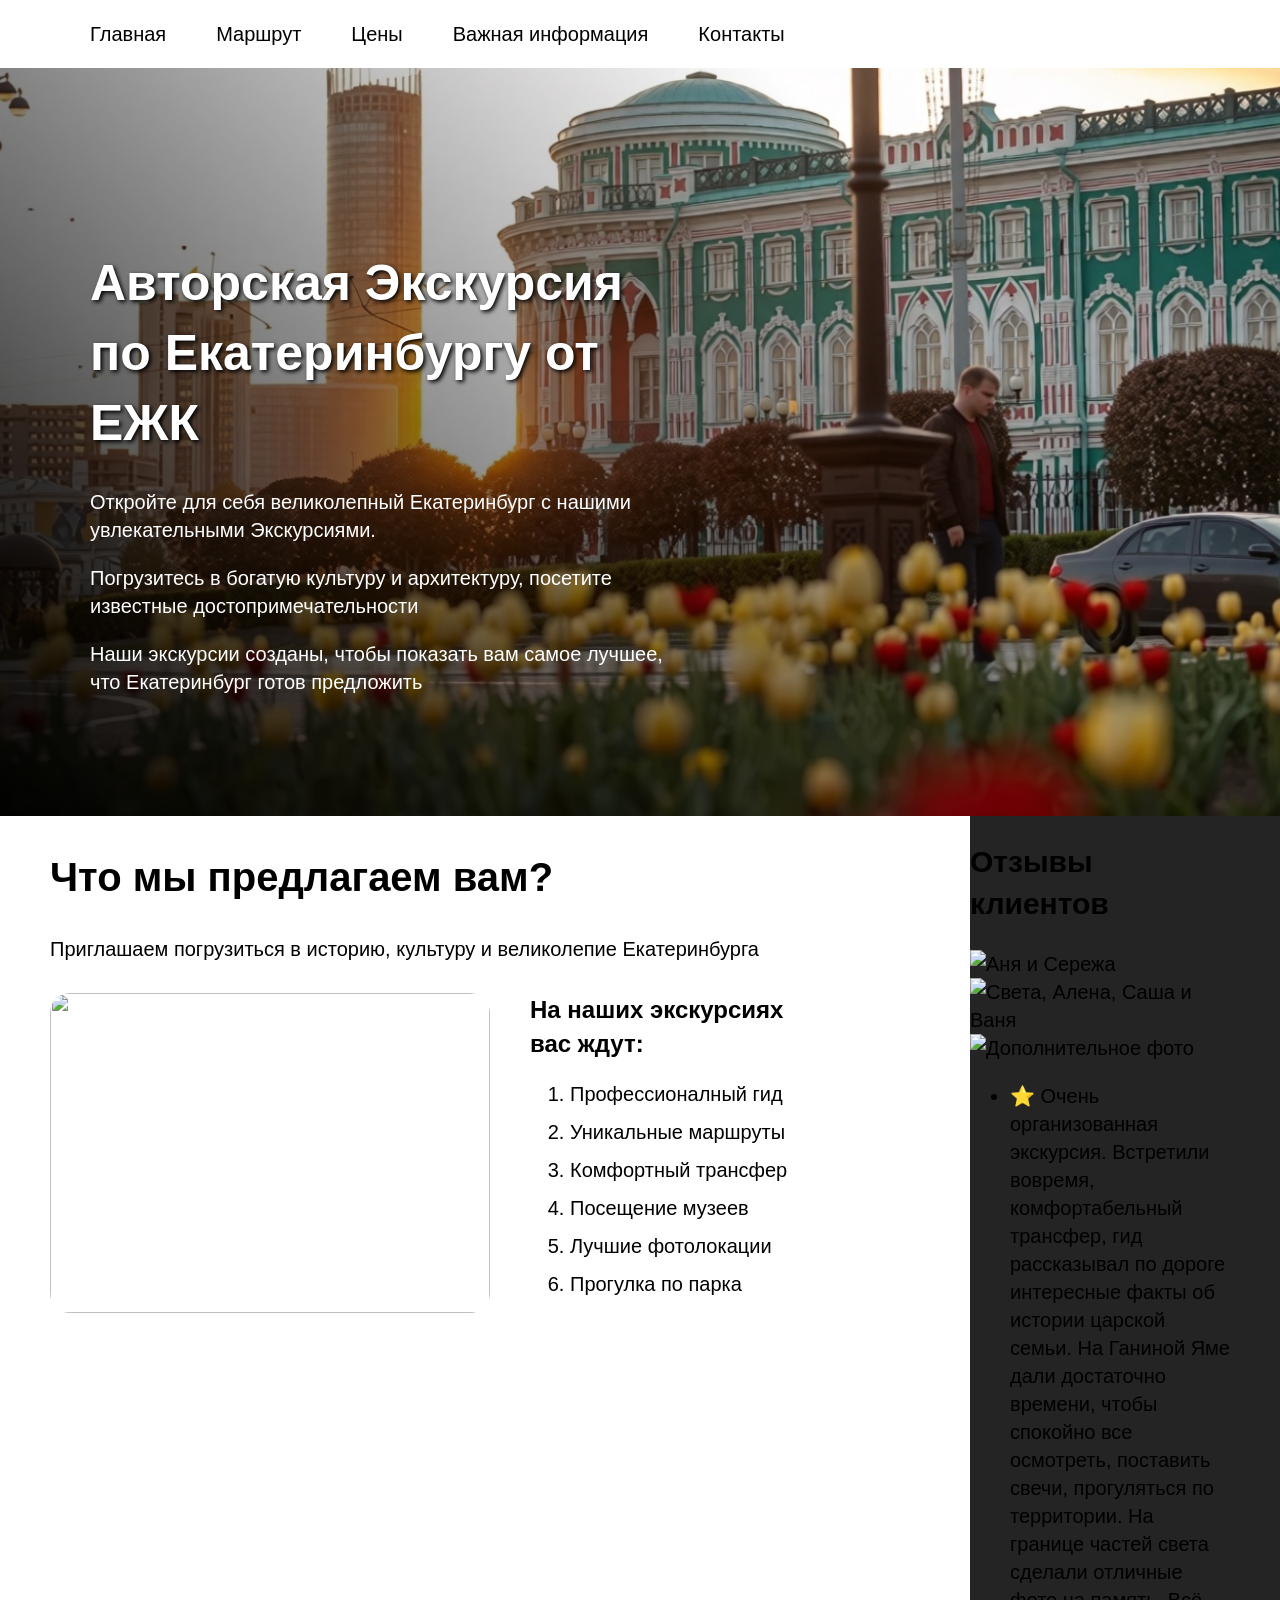
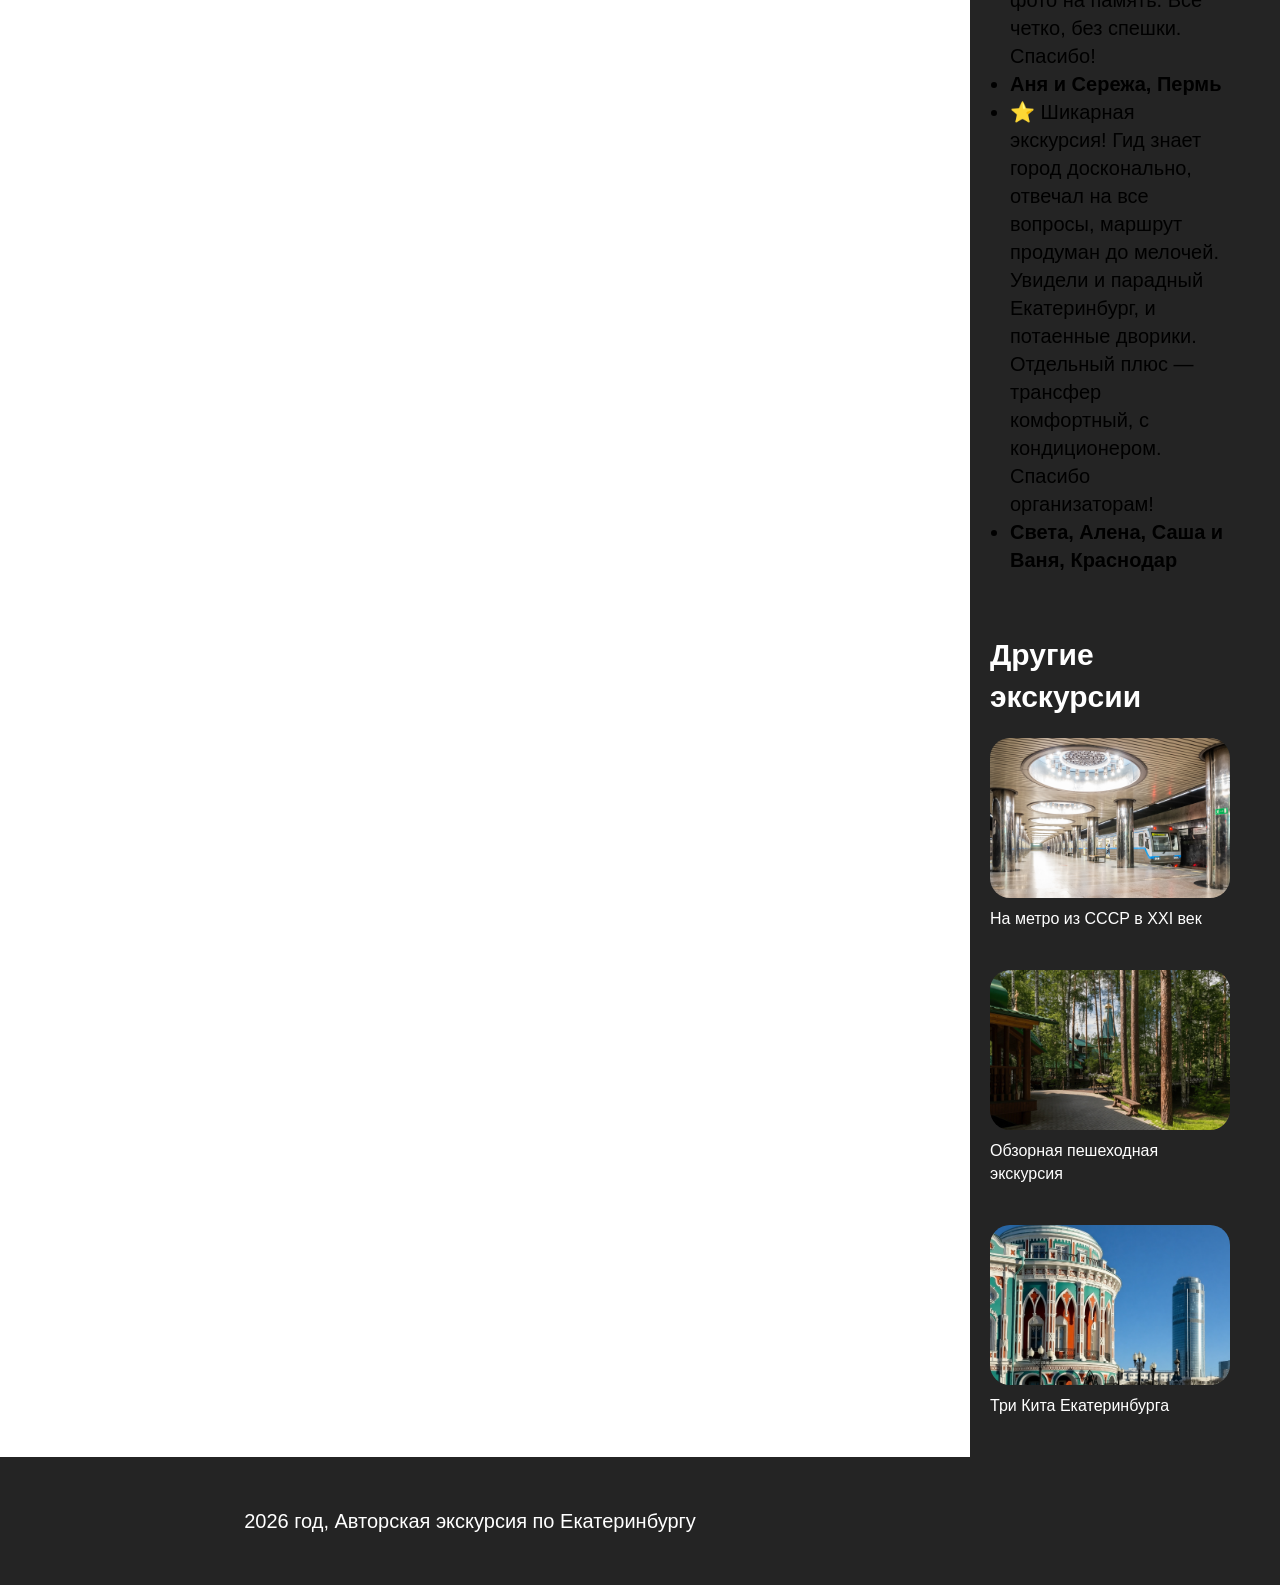
==== index.html @ 3ed58337 "Update index.html" ====
<!DOCTYPE html>
<html lang="ru" class="page">
<head>
  <meta charset="utf-8">
  <meta name="viewport" content="width=device-width, initial-scale=1.0">
  <title>Авторская экскурсия по Екатеринбургу</title>
  <link rel="stylesheet" href="./index.css">
  <link rel="stylesheet" href="./common.css">
</head>

<body class="page-body">
  <header class="page-header">
    <div class="container">
      <nav>
        <ul class="navbar-list">
          <li class="navbar-item">
            <a class="navbar-link" href="index.html">Главная</a>
          </li>
          <li class="navbar-item">
            <a class="navbar-link" href="route.html">Маршрут</a>
          </li>
          <li class="navbar-item">
            <a class="navbar-link" href="prices.html">Цены</a>
          </li>
          <li class="navbar-item">
            <a class="navbar-link" href="special-info.html">Важная информация</a>
          </li>
          <li class="navbar-item">
            <a class="navbar-link" href="contacts.html">Контакты</a>
          </li>
        </ul>
      </nav>
    </div>
  </header>

  <main>
    <section class="intro">
      <div class="container">
          <h1 class="intro-title">Авторская Экскурсия по Екатеринбургу от ЕЖК</h1>
          <div class="intro-text-wrapper">
            <p>Откройте для себя великолепный Екатеринбург с нашими увлекательными Экскурсиями.</p>
            <p>Погрузитесь в богатую культуру и архитектуру, посетите известные достопримечательности</p>
            <p>Наши экскурсии созданы, чтобы показать вам самое лучшее, что Екатеринбург готов предложить</p>
          </div>
      </div>  
    </section>
    
    <div class="page-content">
        <div class="page-main-column">
          <section>
            <h2 class="program-title">Что мы предлагаем вам?</h2>
            <div class="program-text-wrapper">
              <p>Приглашаем погрузиться в историю, культуру и великолепие Екатеринбурга</p>
            </div>  
            <div class="program-row">      
              <div class="program-left">
                <div class="program-image-wraper">
                  <img class="program-image" src="images/program.jpg" width="440" height="321">
                </div>
              </div>
              <div class="program-right">
                <h3 class="program-subtitle">На наших экскурсиях <br> вас ждут:</h3>
                <ol class="program-list">
                  <li>Профессионалный гид</li>
                  <li>Уникальные маршруты</li>
                  <li>Комфортный трансфер</li>
                  <li>Посещение музеев</li>
                  <li>Лучшие фотолокации</li>
                  <li>Прогулка по парка</li>
                </ol>
              </div>
            </div>
          </section>
        </div>
      <div class="auditory">
  <div class="auditory-content">
    <h2 class="auditory-title">Отзывы клиентов</h2>
    
    <div class="auditory-top">
      <div class="auditory-image-wrapper">
        <img class="auditory-image" src="images/reviews-1.jpg" alt="Аня и Сережа">
      </div>
      <div class="auditory-image-wrapper">
        <img class="auditory-image" src="images/reviews-2.jpg" alt="Света, Алена, Саша и Ваня">
      </div>
      <div class="auditory-image-wrapper">
        <img class="auditory-image" src="images/reviews-3.jpg" alt="Дополнительное фото">
      </div>
    </div>

    <div class="auditory-bottom">
      <ul class="auditory-list">
        <li>⭐ Очень организованная экскурсия. Встретили вовремя, комфортабельный трансфер, гид рассказывал по дороге интересные факты об истории царской семьи. На Ганиной Яме дали достаточно времени, чтобы спокойно все осмотреть, поставить свечи, прогуляться по территории. На границе частей света сделали отличные фото на память. Всё четко, без спешки. Спасибо!</li>
        <li><strong>Аня и Сережа, Пермь</strong></li>
        <li>⭐ Шикарная экскурсия! Гид знает город досконально, отвечал на все вопросы, маршрут продуман до мелочей. Увидели и парадный Екатеринбург, и потаенные дворики. Отдельный плюс — трансфер комфортный, с кондиционером. Спасибо организаторам!</li>
        <li><strong>Света, Алена, Саша и Ваня, Краснодар</strong></li>
      </ul>
    </div>
  </div>
        <aside class="sidebar">
          <h2 class="sidebar-title">Другие экскурсии</h2>
          <ul class="sidebar-list">
            <li>
  <article>
    <a class="card-image-link" 
       href="https://www.sputnik8.com/ru/ekaterinburg/activities/80645-na-metro-iz-sssr-v-21-vek?event_date=2026-05-08&option_id=80645&event_id=242078743&ticket_id_195899=1"
       style="background-image: url('images/card-6.jpg');">
    </a>
    <h3 class="card-image-title">
      <a href="https://www.sputnik8.com/ru/ekaterinburg/activities/80645-na-metro-iz-sssr-v-21-vek?event_date=2026-05-08&option_id=80645&event_id=242078743&ticket_id_195899=1">
        На метро из СССР в XXI век
      </a>
    </h3>
  </article>
</li>
 <li>
  <article>
    <a class="card-image-link" 
       href="https://www.sputnik8.com/ru/ekaterinburg/activities/79742-obzornaya-peshehodnaya-ekskursiya-po-ekaterinburgu?event_date=2026-05-07&event_id=241584080&option_id=79742&ticket_id_79006=1"
       style="background-image: url('images/card-1.jpg');">
    </a>
    <h3 class="card-image-title">
      <a href="https://www.sputnik8.com/ru/ekaterinburg/activities/79742-obzornaya-peshehodnaya-ekskursiya-po-ekaterinburgu?event_date=2026-05-07&event_id=241584080&option_id=79742&ticket_id_79006=1">
        Обзорная пешеходная экскурсия
      </a>
    </h3>
  </article>
</li>
<li>
  <article>
    <a class="card-image-link" 
       href="https://www.sputnik8.com/ru/ekaterinburg/activities/32201-stolitsa-urala-ili-3-kita-ekaterinburga?event_date=2026-05-08&option_id=32201&event_id=196593604&ticket_id_88260=1"
       style="background-image: url('images/card-4.jpg');">
    </a>
    <h3 class="card-image-title">
      <a href="https://www.sputnik8.com/ru/ekaterinburg/activities/32201-stolitsa-urala-ili-3-kita-ekaterinburga?event_date=2026-05-08&option_id=32201&event_id=196593604&ticket_id_88260=1">
        Три Кита Екатеринбурга
      </a>
    </h3>
  </article>
</li>
         </ul>
        </aside>
    </div>
  </main>
  
  <footer class="page-footer">
    <div class="container">
      <p class="copyright">2026 год, Авторская экскурсия по Екатеринбургу</p>
    </div>
  </footer>
</body>
</html>
---- index.css ----
.intro{
    min-height: 610px;
    background-image: 
        linear-gradient(45deg, rgba(0, 0, 0, 0.95) 0%, rgba(0, 0, 0, 0) 75%),
        url("./images/intro.png");
    background-size: cover, cover;
    background-position: center, center;
    background-color: #242424;
    color: #fff;
    padding-top: 180px;
    padding-bottom: 120px;
    box-sizing: border-box;
}

.intro .container {
    padding-right: 550px;
}

.intro-title{
    margin: 0;
    margin-bottom: 30px;
    font-size: 50px;
    font-weight: bold;
    text-shadow: 2px 2px 4px #000000;
}

.intro-text-wrapper p{
    margin: 0;
}

.intro-text-wrapper p:not(:last-child) {
    margin-bottom: 20px;
}

.program-title{
    margin-bottom: 30px;
    font-size: 40px;
    font-weight: 700;
}
.program-text-wrapper p{ 
    margin: 0;
}
.program-row {
    display: grid;
    grid-template-columns: 440px 1fr;
    gap: 40px;
    margin-top: 30px;
}
.program-image-wraper{
    width: 100%;
    height: 320px;
    border-radius: 20px; 
    overflow: hidden;
}
.program-image{
    display: block;
    width: 100%;
    height: 100%;
    object-fit: cover;
}

.program-subtitle{
    margin: 0;
    margin-bottom: 20px;
    font-size: 24px;
}
.program-list {
    margin: 0;
}

.program-list li {
    margin-bottom: 10px;
}
---- common.css ----
@font-face {
    font-family: "Open Sans";
    font-style: normal;
    font-weight: 400;
    font-display: swap;
    src: url("./шрифты/OpenSans-Regular.woff") format(woff);
}

@font-face {
    font-family: "Open Sans";
    font-style: normal;
    font-weight: 700;
    font-display: swap;
    src: url("./шрифты/OpenSans-Bold.woff") format(woff);
}

html {
    height: 100%;
}

.page-body {
    min-height: 100%;
    margin: 0;
    font-family: "Open Sans", sans-serif;
    font-size: 20px;
    line-height: 1.4;
    color: #000;
}

.container {
    width: 1200px;
    margin: 0 auto;
    box-sizing: border-box;
    padding: 0 50px;
}


.page-header {
    padding: 20px 0;
}



.navbar-list {
    display: flex;
    align-items: center;
    flex-wrap: wrap;
    margin: 0;
    padding: 0;
    list-style: none;
}

.navbar-item:not(:last-child) {
    margin-right: 50px;
}

.navbar-link {
    color: #000000;
    text-decoration: none;
}

.navbar-link:hover {
    opacity: 0.5;
}



.page-content{
    background-image: linear-gradient(90deg, #fff 50%, #242424 50%);
    display: grid;
    grid-template-columns: 1fr 260px;
    max-width: 1200px;
    margin: 0 auto;
    margin-right: 0;
    padding: 0 50px;
}

.page-main-column {
    background-color: #fff;
}



.sidebar {
    padding: 40px 0px 40px 20px ;
    background-color: #242424;
    color:#fff;
}

.sidebar-title {
    margin: 0;
    margin-bottom: 20px;
    font-size: 30px;
    font-weight: 700;
}
.sidebar-list {
    margin: 0;
    padding: 0;
    list-style-type: none;
}

.sidebar li:not(:last-child) {
    margin-bottom: 40px;
}

.card-image-link {
    display: block;
    width: 100%;
    height: 160px;
    border-radius: 20px;
    background-size: cover;      
    background-position: center;
    background-repeat: no-repeat;
    background-color: #333;   
}

.card-image-link:hover {
    opacity: 0.5;
}

.card-image-title {
    margin: 0;
    margin-top: 10px;
    font-size: 16px;
    font-weight: 400;
}

.card-image-title a {
    color: inherit;
    text-decoration: none;
}

.card-image-title a:hover {
    opacity: 0.5;
}


.page-footer {
    padding: 30px 0;
    background-color: #242424;
    color: #fff;
}

.page-footer .container {
    padding-right: 390px ;
}

.copyright {
    text-align: center;
}
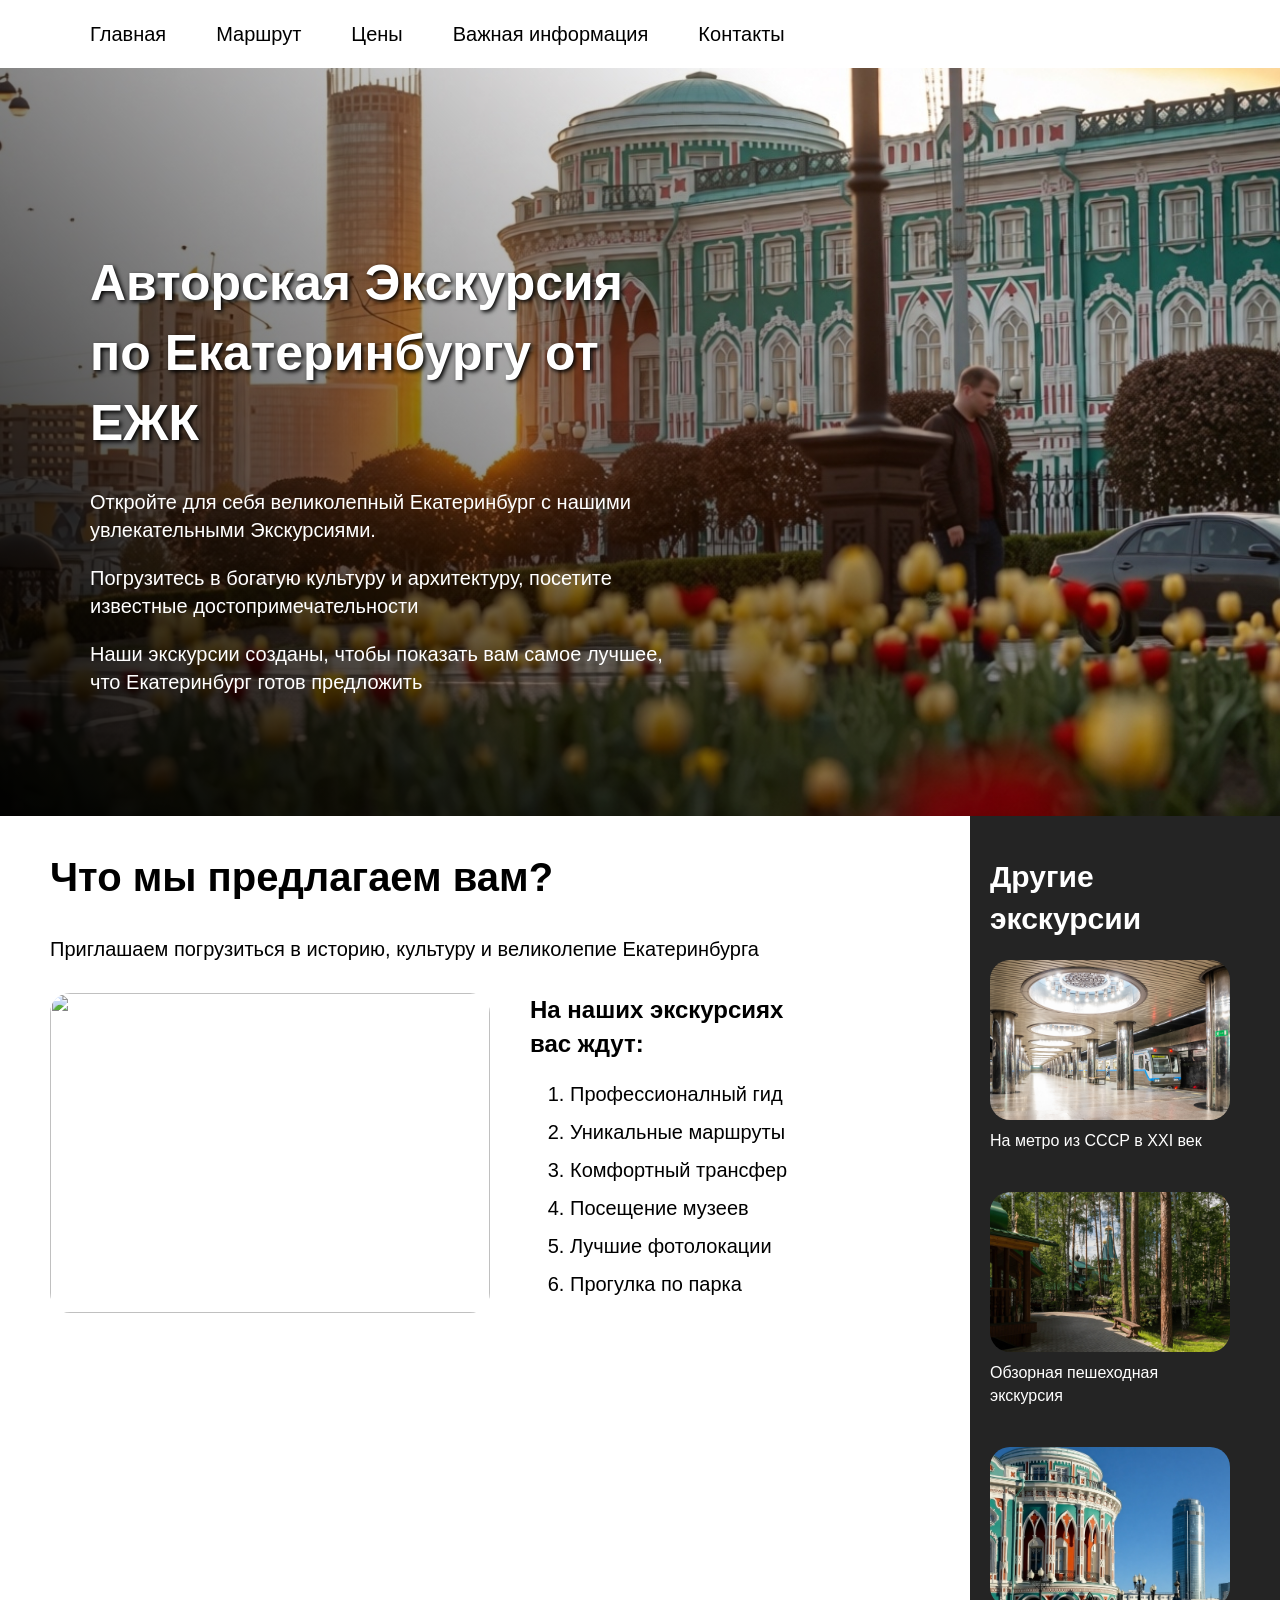
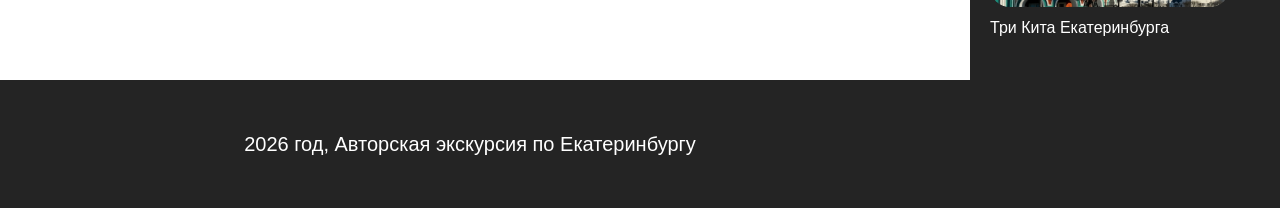
==== commit 8bac2374: "Update index.html" ====
--- a/index.html
+++ b/index.html
@@ -72,31 +72,7 @@
             </div>
           </section>
         </div>
-      <div class="auditory">
-  <div class="auditory-content">
-    <h2 class="auditory-title">Отзывы клиентов</h2>
     
-    <div class="auditory-top">
-      <div class="auditory-image-wrapper">
-        <img class="auditory-image" src="images/reviews-1.jpg" alt="Аня и Сережа">
-      </div>
-      <div class="auditory-image-wrapper">
-        <img class="auditory-image" src="images/reviews-2.jpg" alt="Света, Алена, Саша и Ваня">
-      </div>
-      <div class="auditory-image-wrapper">
-        <img class="auditory-image" src="images/reviews-3.jpg" alt="Дополнительное фото">
-      </div>
-    </div>
-
-    <div class="auditory-bottom">
-      <ul class="auditory-list">
-        <li>⭐ Очень организованная экскурсия. Встретили вовремя, комфортабельный трансфер, гид рассказывал по дороге интересные факты об истории царской семьи. На Ганиной Яме дали достаточно времени, чтобы спокойно все осмотреть, поставить свечи, прогуляться по территории. На границе частей света сделали отличные фото на память. Всё четко, без спешки. Спасибо!</li>
-        <li><strong>Аня и Сережа, Пермь</strong></li>
-        <li>⭐ Шикарная экскурсия! Гид знает город досконально, отвечал на все вопросы, маршрут продуман до мелочей. Увидели и парадный Екатеринбург, и потаенные дворики. Отдельный плюс — трансфер комфортный, с кондиционером. Спасибо организаторам!</li>
-        <li><strong>Света, Алена, Саша и Ваня, Краснодар</strong></li>
-      </ul>
-    </div>
-  </div>
         <aside class="sidebar">
           <h2 class="sidebar-title">Другие экскурсии</h2>
           <ul class="sidebar-list">
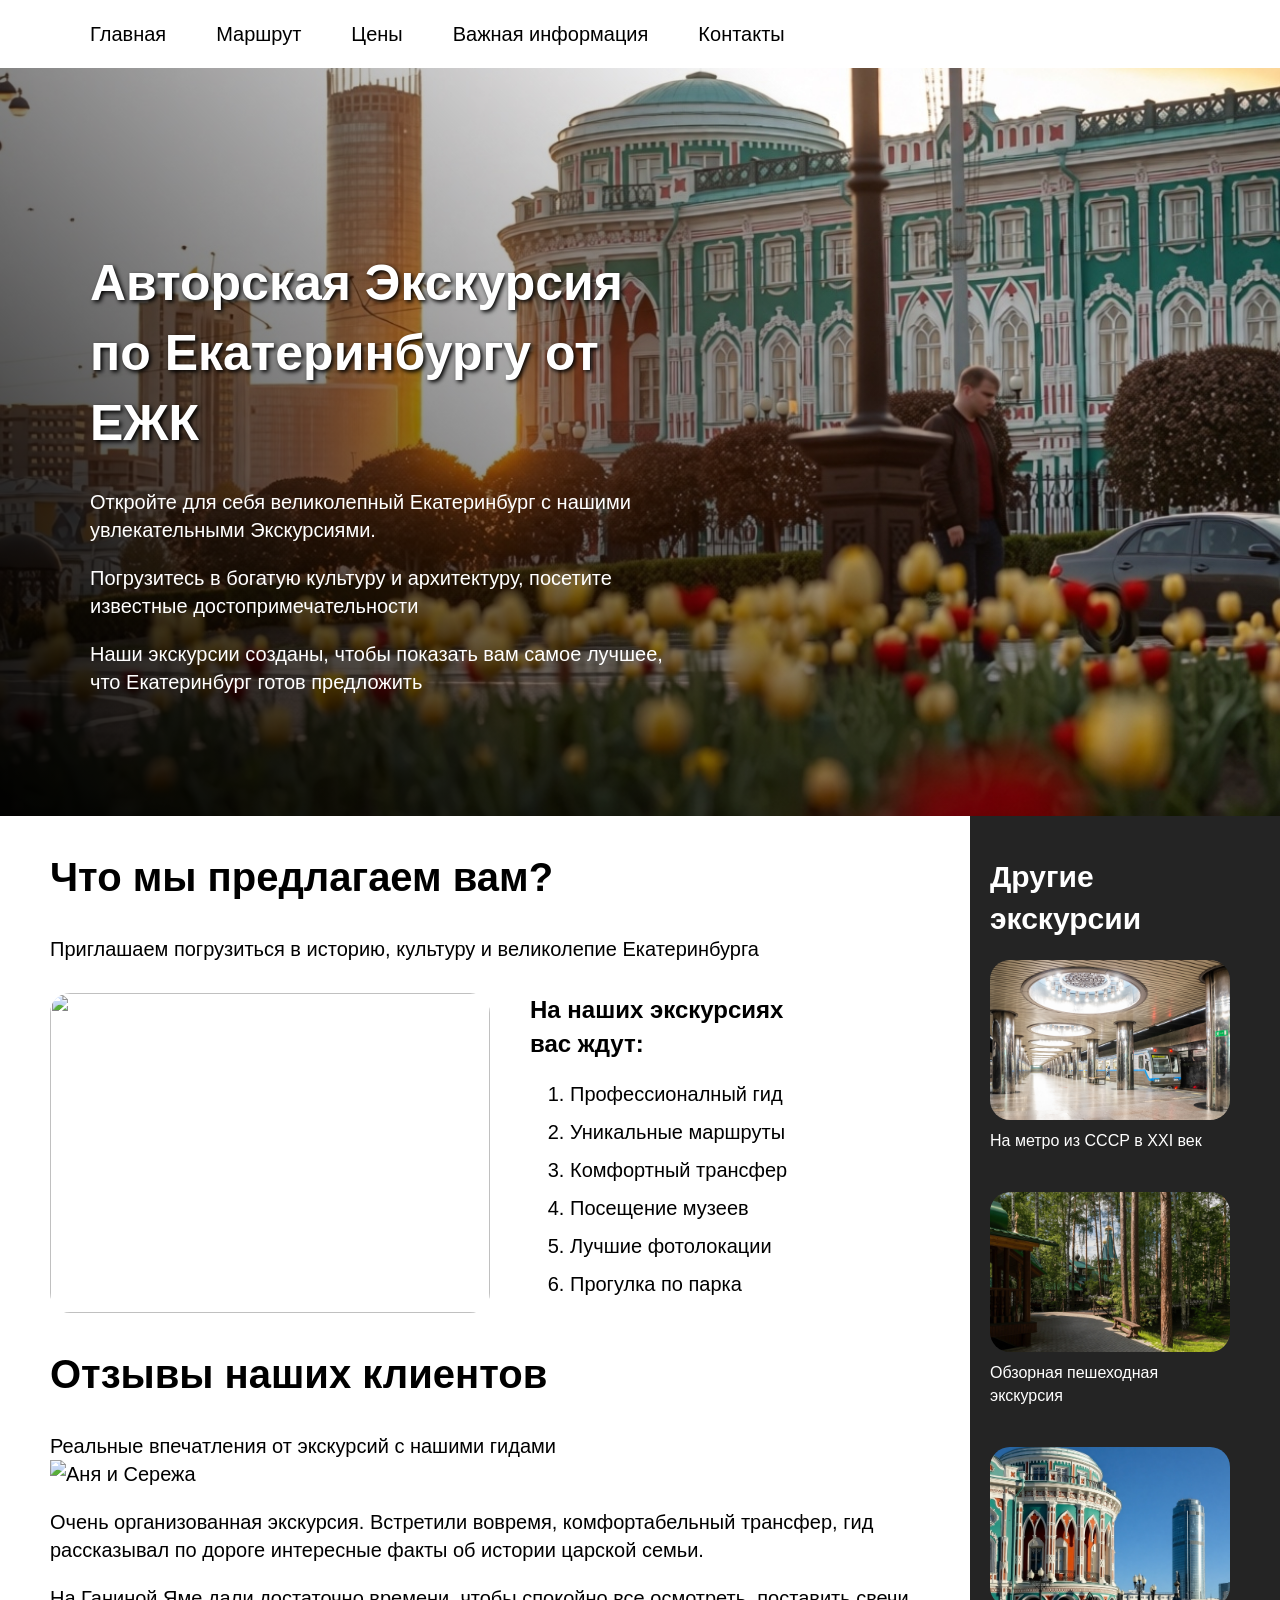
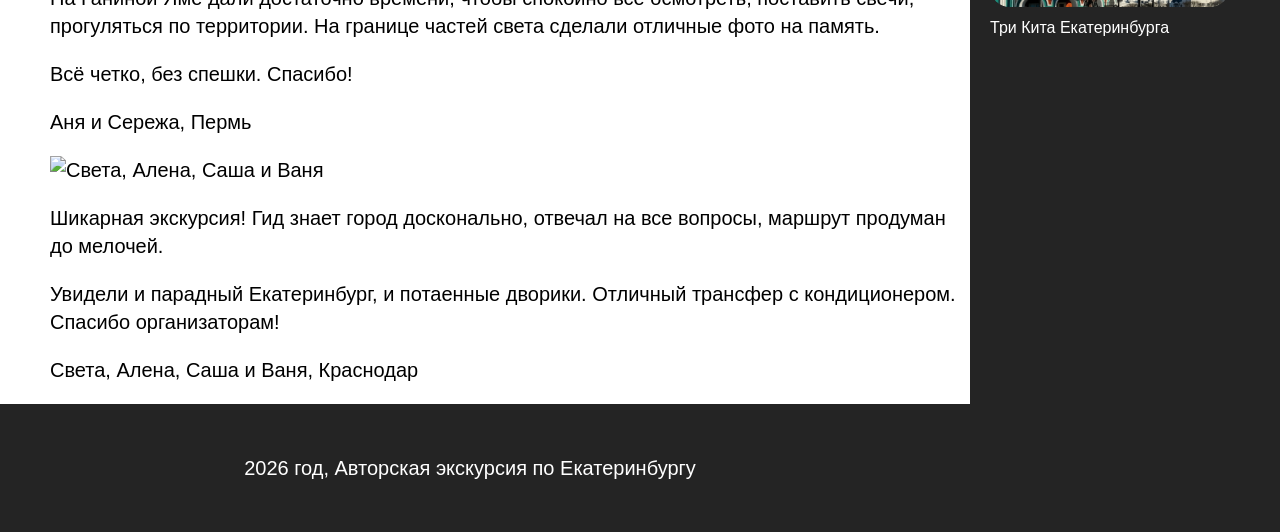
==== commit 80900498: "Update index.html" ====
--- a/index.html
+++ b/index.html
@@ -71,8 +71,42 @@
               </div>
             </div>
           </section>
+          <section class="page-section">
+  <h2 class="program-title">Отзывы наших клиентов</h2>
+  <div class="program-text-wrapper">
+    <p>Реальные впечатления от экскурсий с нашими гидами</p>
+  </div>
+  
+  <div class="reviews-grid">
+    <div class="review-card">
+      <div class="review-image-wrapper">
+        <img class="review-image" src="images/reviews-1.jpg" alt="Аня и Сережа">
+      </div>
+      <div class="review-content">
+        <div class="review-text">
+          <p>Очень организованная экскурсия. Встретили вовремя, комфортабельный трансфер, гид рассказывал по дороге интересные факты об истории царской семьи.</p>
+          <p>На Ганиной Яме дали достаточно времени, чтобы спокойно все осмотреть, поставить свечи, прогуляться по территории. На границе частей света сделали отличные фото на память.</p>
+          <p>Всё четко, без спешки. Спасибо!</p>
         </div>
+        <p class="review-author">Аня и Сережа, Пермь</p>
+      </div>
+    </div>
     
+    <div class="review-card">
+      <div class="review-image-wrapper">
+        <img class="review-image" src="images/reviews-2.jpg" alt="Света, Алена, Саша и Ваня">
+      </div>
+      <div class="review-content">
+        <div class="review-text">
+          <p>Шикарная экскурсия! Гид знает город досконально, отвечал на все вопросы, маршрут продуман до мелочей.</p>
+          <p>Увидели и парадный Екатеринбург, и потаенные дворики. Отличный трансфер с кондиционером. Спасибо организаторам!</p>
+        </div>
+        <p class="review-author">Света, Алена, Саша и Ваня, Краснодар</p>
+      </div>
+    </div>
+  </div>
+</section>
+        </div>
         <aside class="sidebar">
           <h2 class="sidebar-title">Другие экскурсии</h2>
           <ul class="sidebar-list">
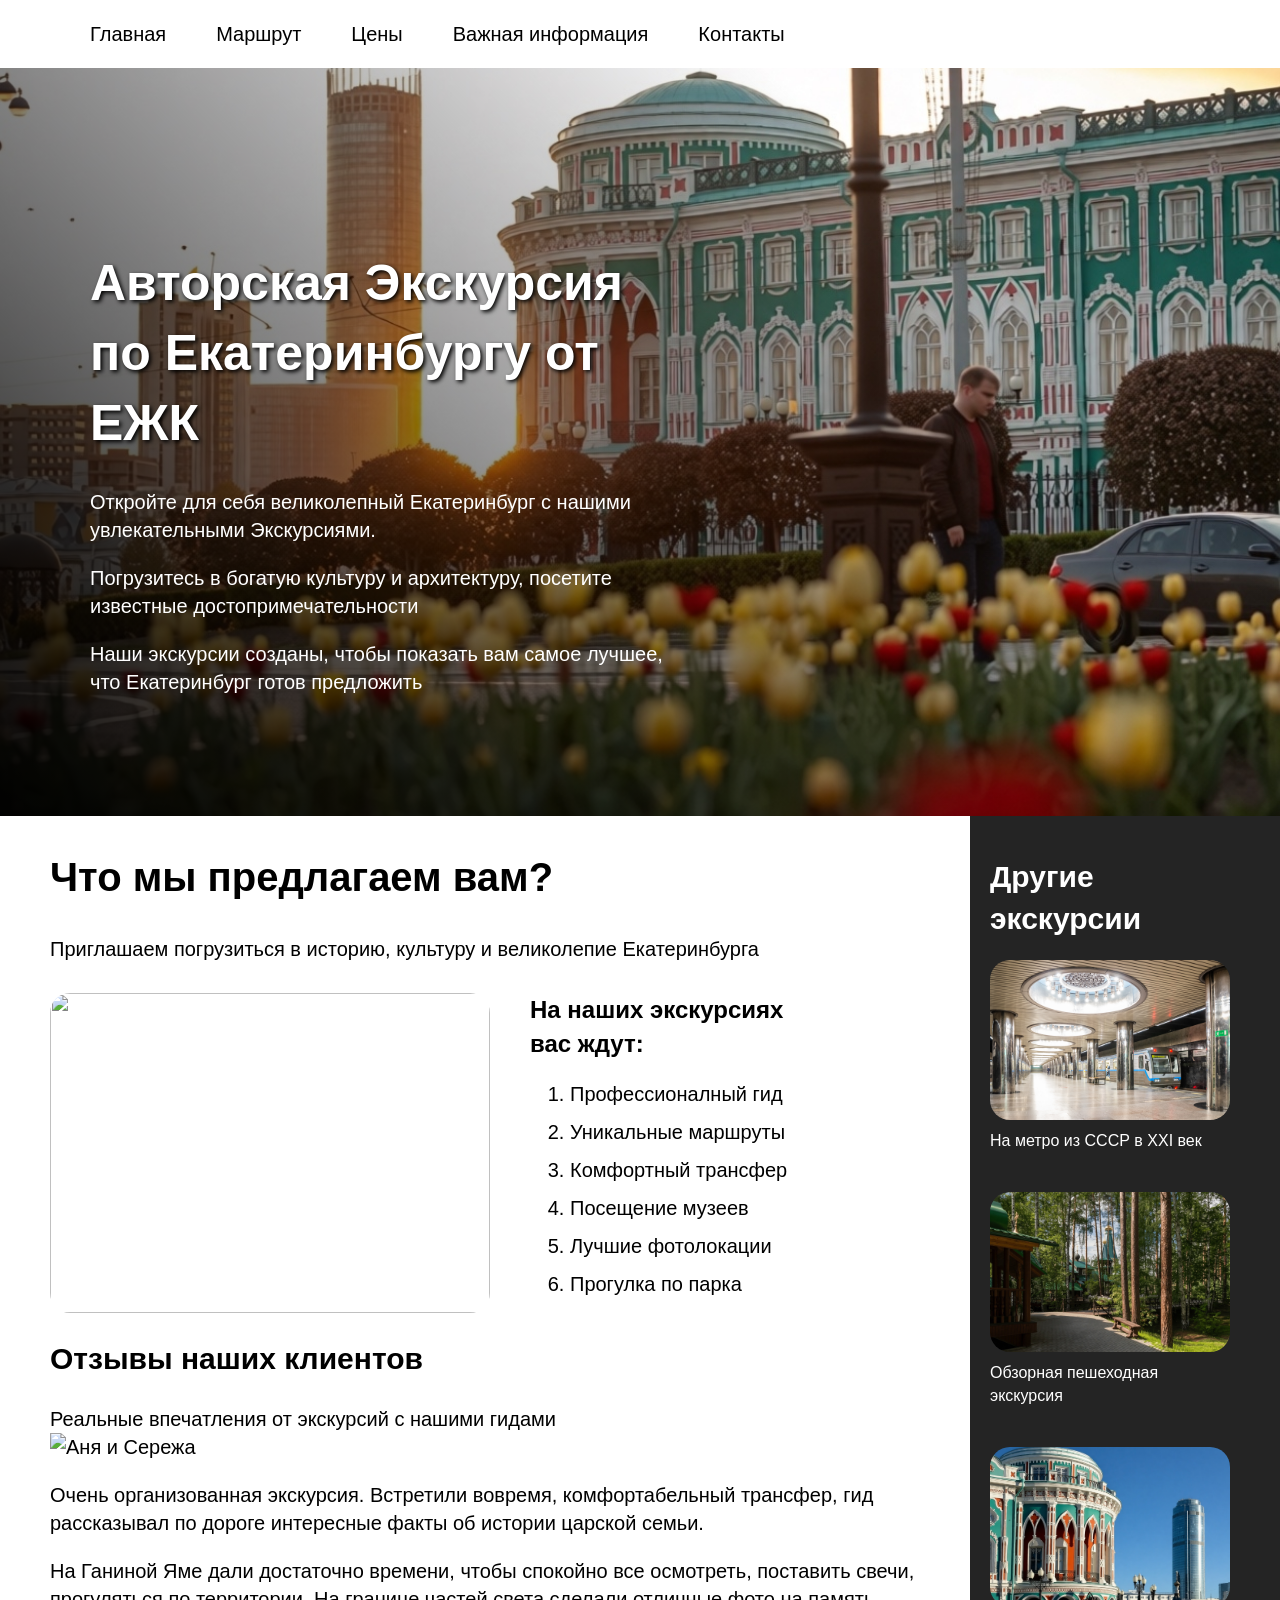
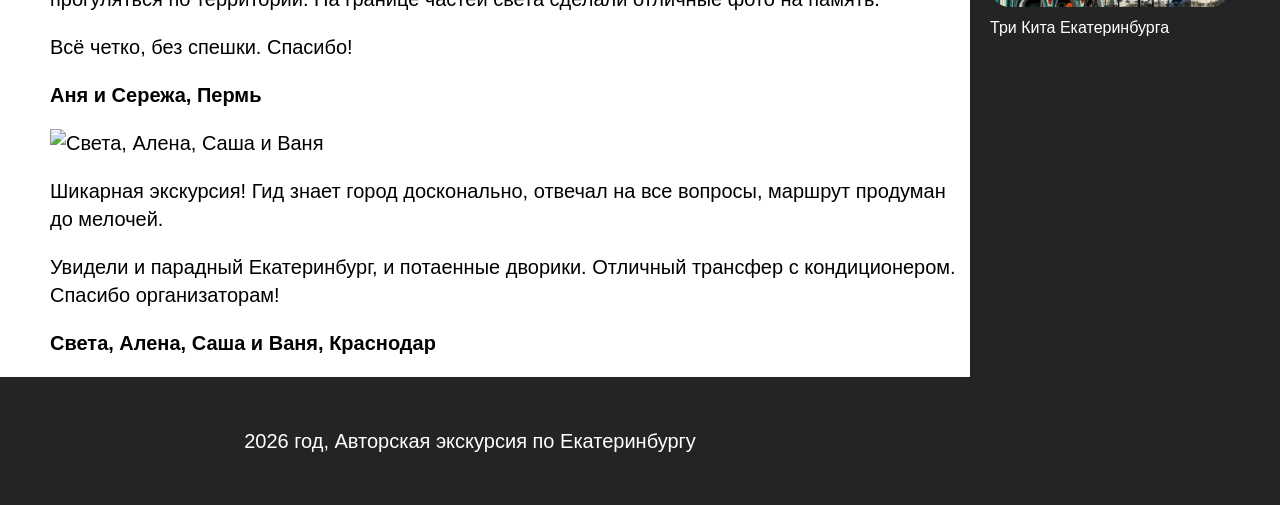
==== commit 55cbf4b3: "Update index.html" ====
--- a/index.html
+++ b/index.html
@@ -71,37 +71,31 @@
               </div>
             </div>
           </section>
-          <section class="page-section">
-  <h2 class="program-title">Отзывы наших клиентов</h2>
-  <div class="program-text-wrapper">
-    <p>Реальные впечатления от экскурсий с нашими гидами</p>
-  </div>
-  
-  <div class="reviews-grid">
-    <div class="review-card">
-      <div class="review-image-wrapper">
-        <img class="review-image" src="images/reviews-1.jpg" alt="Аня и Сережа">
-      </div>
-      <div class="review-content">
-        <div class="review-text">
+          <section class="auditory">
+  <div class="auditory-content">
+    <h2 class="auditory-title">Отзывы наших клиентов</h2>
+    <div class="program-text-wrapper">
+      <p>Реальные впечатления от экскурсий с нашими гидами</p>
+    </div>
+    
+    <div class="auditory-top">
+      <div class="auditory-image-wrapper">
+        <img class="auditory-image" src="images/reviews-1.jpg" alt="Аня и Сережа">
+        <div class="auditory-review-text">
           <p>Очень организованная экскурсия. Встретили вовремя, комфортабельный трансфер, гид рассказывал по дороге интересные факты об истории царской семьи.</p>
           <p>На Ганиной Яме дали достаточно времени, чтобы спокойно все осмотреть, поставить свечи, прогуляться по территории. На границе частей света сделали отличные фото на память.</p>
           <p>Всё четко, без спешки. Спасибо!</p>
+          <p class="review-author"><strong>Аня и Сережа, Пермь</strong></p>
         </div>
-        <p class="review-author">Аня и Сережа, Пермь</p>
       </div>
-    </div>
-    
-    <div class="review-card">
-      <div class="review-image-wrapper">
-        <img class="review-image" src="images/reviews-2.jpg" alt="Света, Алена, Саша и Ваня">
-      </div>
-      <div class="review-content">
-        <div class="review-text">
+      
+      <div class="auditory-image-wrapper">
+        <img class="auditory-image" src="images/reviews-2.jpg" alt="Света, Алена, Саша и Ваня">
+        <div class="auditory-review-text">
           <p>Шикарная экскурсия! Гид знает город досконально, отвечал на все вопросы, маршрут продуман до мелочей.</p>
           <p>Увидели и парадный Екатеринбург, и потаенные дворики. Отличный трансфер с кондиционером. Спасибо организаторам!</p>
+          <p class="review-author"><strong>Света, Алена, Саша и Ваня, Краснодар</strong></p>
         </div>
-        <p class="review-author">Света, Алена, Саша и Ваня, Краснодар</p>
       </div>
     </div>
   </div>
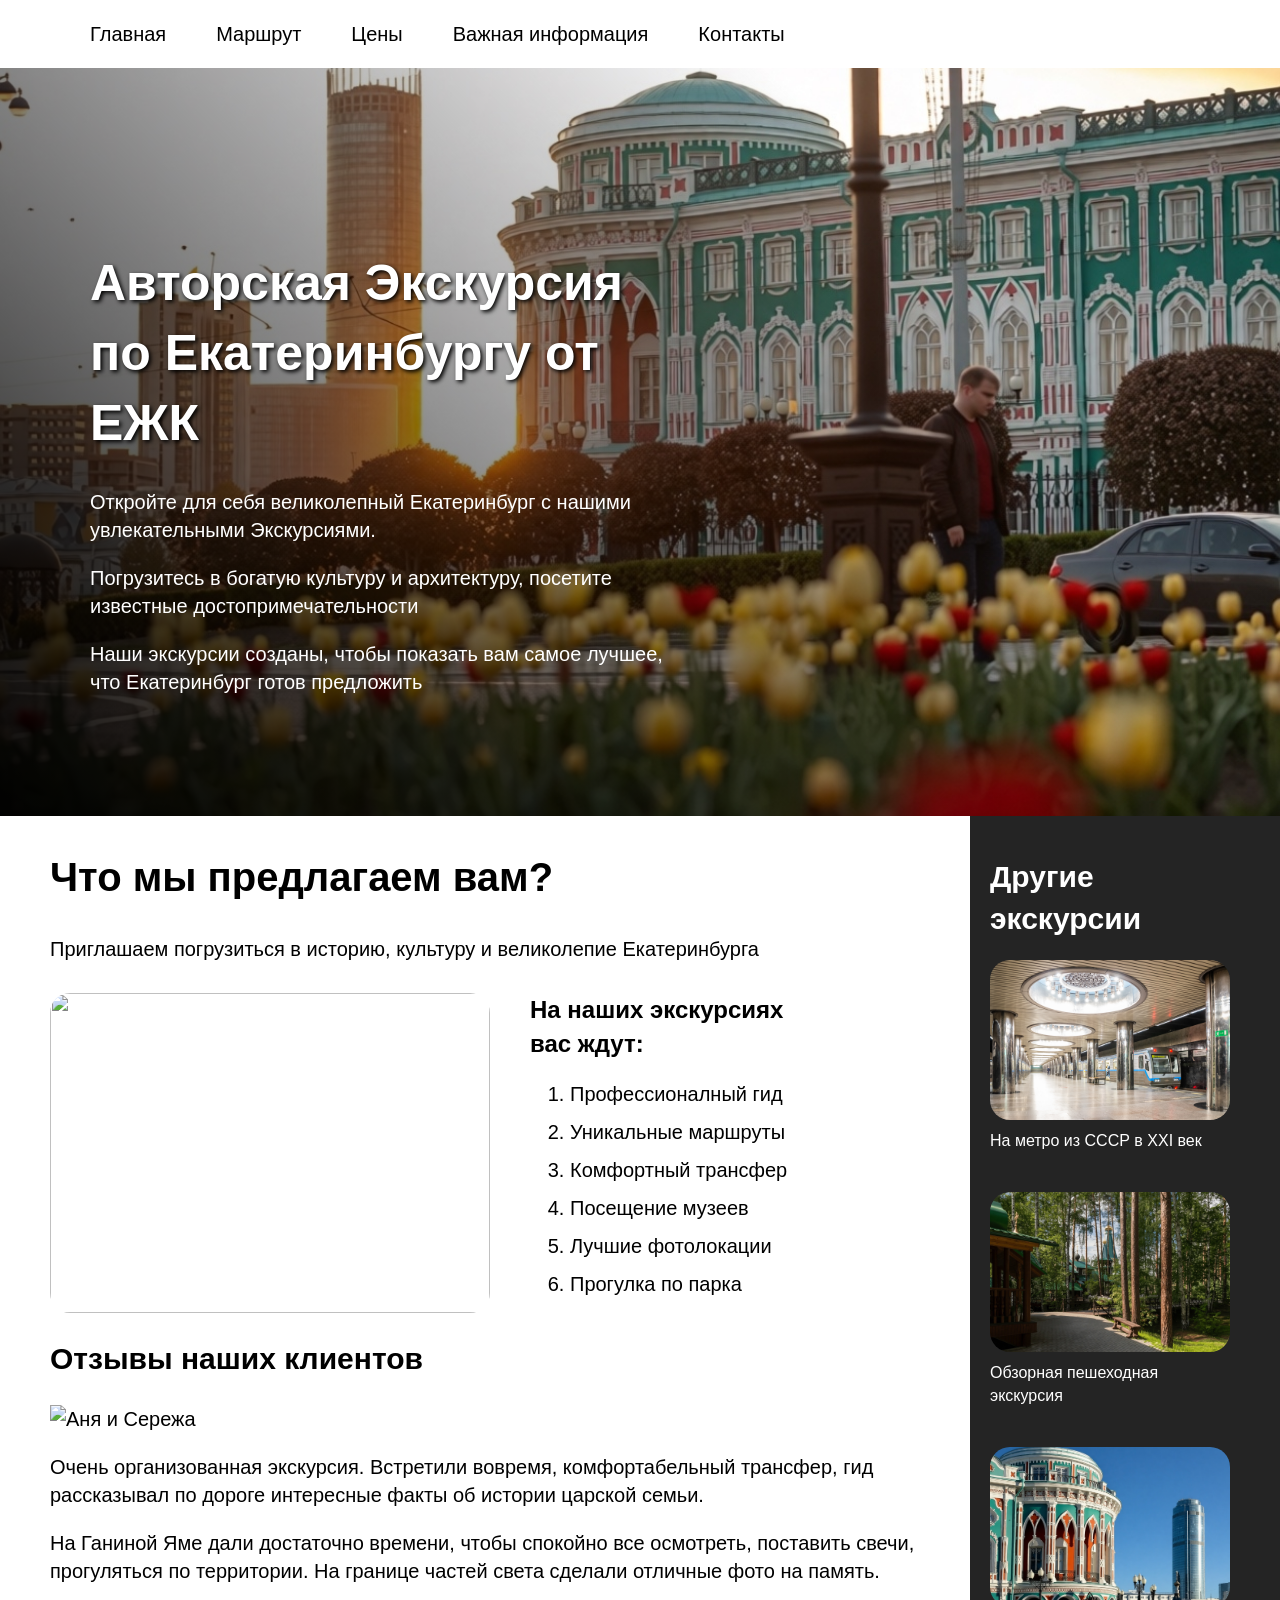
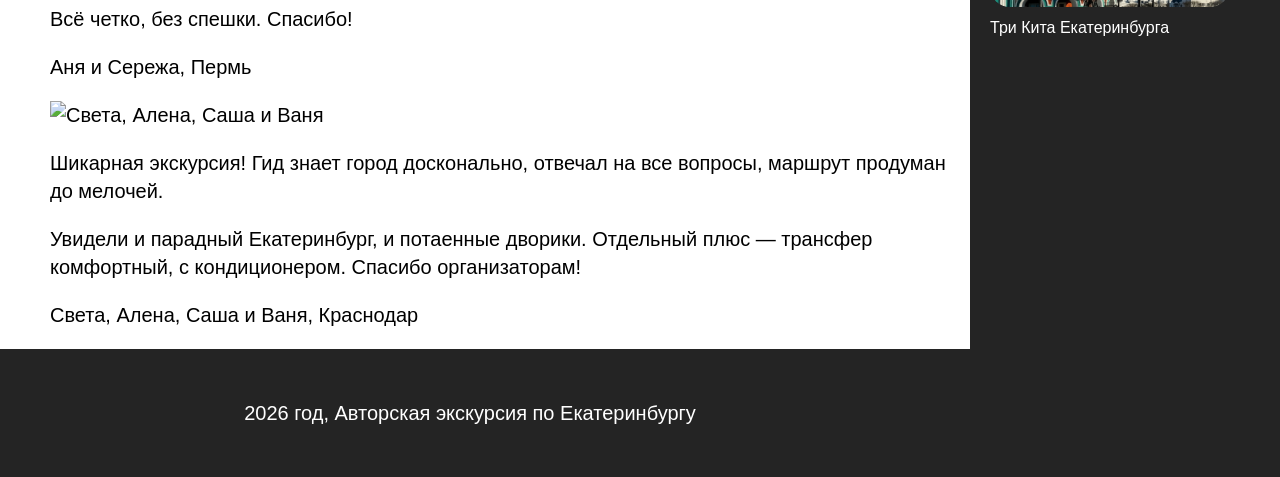
==== commit 7cc82a7d: "Update index.html" ====
--- a/index.html
+++ b/index.html
@@ -71,35 +71,38 @@
               </div>
             </div>
           </section>
-          <section class="auditory">
-  <div class="auditory-content">
-    <h2 class="auditory-title">Отзывы наших клиентов</h2>
-    <div class="program-text-wrapper">
-      <p>Реальные впечатления от экскурсий с нашими гидами</p>
+          <section class="page-section reviews">
+  <h2 class="reviews-title">Отзывы наших клиентов</h2>
+  
+  <div class="reviews-item">
+    <div class="reviews-item-image-wrapper">
+      <img class="reviews-item-img" src="images/reviews-1.jpg" alt="Аня и Сережа">
     </div>
-    
-    <div class="auditory-top">
-      <div class="auditory-image-wrapper">
-        <img class="auditory-image" src="images/reviews-1.jpg" alt="Аня и Сережа">
-        <div class="auditory-review-text">
-          <p>Очень организованная экскурсия. Встретили вовремя, комфортабельный трансфер, гид рассказывал по дороге интересные факты об истории царской семьи.</p>
-          <p>На Ганиной Яме дали достаточно времени, чтобы спокойно все осмотреть, поставить свечи, прогуляться по территории. На границе частей света сделали отличные фото на память.</p>
-          <p>Всё четко, без спешки. Спасибо!</p>
-          <p class="review-author"><strong>Аня и Сережа, Пермь</strong></p>
-        </div>
+    <div class="reviews-item-content">
+      <div class="reviews-item-text-wrapper">
+        <p>Очень организованная экскурсия. Встретили вовремя, комфортабельный трансфер, гид рассказывал по дороге интересные факты об истории царской семьи.</p>
+        <p>На Ганиной Яме дали достаточно времени, чтобы спокойно все осмотреть, поставить свечи, прогуляться по территории. На границе частей света сделали отличные фото на память.</p>
+        <p>Всё четко, без спешки. Спасибо!</p>
       </div>
-      
-      <div class="auditory-image-wrapper">
-        <img class="auditory-image" src="images/reviews-2.jpg" alt="Света, Алена, Саша и Ваня">
-        <div class="auditory-review-text">
-          <p>Шикарная экскурсия! Гид знает город досконально, отвечал на все вопросы, маршрут продуман до мелочей.</p>
-          <p>Увидели и парадный Екатеринбург, и потаенные дворики. Отличный трансфер с кондиционером. Спасибо организаторам!</p>
-          <p class="review-author"><strong>Света, Алена, Саша и Ваня, Краснодар</strong></p>
-        </div>
-      </div>
+      <p class="reviews-item-author">Аня и Сережа, Пермь</p>
     </div>
   </div>
+  
+  <div class="reviews-item">
+    <div class="reviews-item-image-wrapper">
+      <img class="reviews-item-img" src="images/reviews-2.jpg" alt="Света, Алена, Саша и Ваня">
+    </div>
+    <div class="reviews-item-content">
+      <div class="reviews-item-text-wrapper">
+        <p>Шикарная экскурсия! Гид знает город досконально, отвечал на все вопросы, маршрут продуман до мелочей.</p>
+        <p>Увидели и парадный Екатеринбург, и потаенные дворики. Отдельный плюс — трансфер комфортный, с кондиционером. Спасибо организаторам!</p>
+      </div>
+      <p class="reviews-item-author">Света, Алена, Саша и Ваня, Краснодар</p>
+    </div>
+  </div>
+  
 </section>
+      
         </div>
         <aside class="sidebar">
           <h2 class="sidebar-title">Другие экскурсии</h2>
--- a/index.css
+++ b/index.css
@@ -71,3 +71,52 @@
 .program-list li {
     margin-bottom: 10px;
 }
+
+.auditory {
+    position: relative;
+    background-color: #f2f2f2;
+}
+
+.auditory.content {
+    position: relative;
+    z-index: 1;
+}
+
+.auditory-title{
+    margin: 0;
+    margin-bottom: 30px;
+    font-size: 40px;
+    font-weight: 700;
+}
+
+.auditory-top {
+    display: grid;
+    grid-template-columns: repeat(3,1fr);
+    gap: 20px;
+}
+
+.auditory-image-wrapper {
+    height: 160px;
+    border-radius: 20px;
+    overflow: hidden;
+}
+
+.auditory-image{
+    display: block;
+    width: 100%;
+    height: 100%;
+    object-fit: cover;
+}
+
+.auditory-bottom {
+    margin-top: 30px;
+}
+
+.auditory-list {
+    margin: 0;
+    display: grid;
+    grid-template-columns: 1fr 1fr;
+    row-gap: 5px;
+    column-gap: 20px;
+}
+
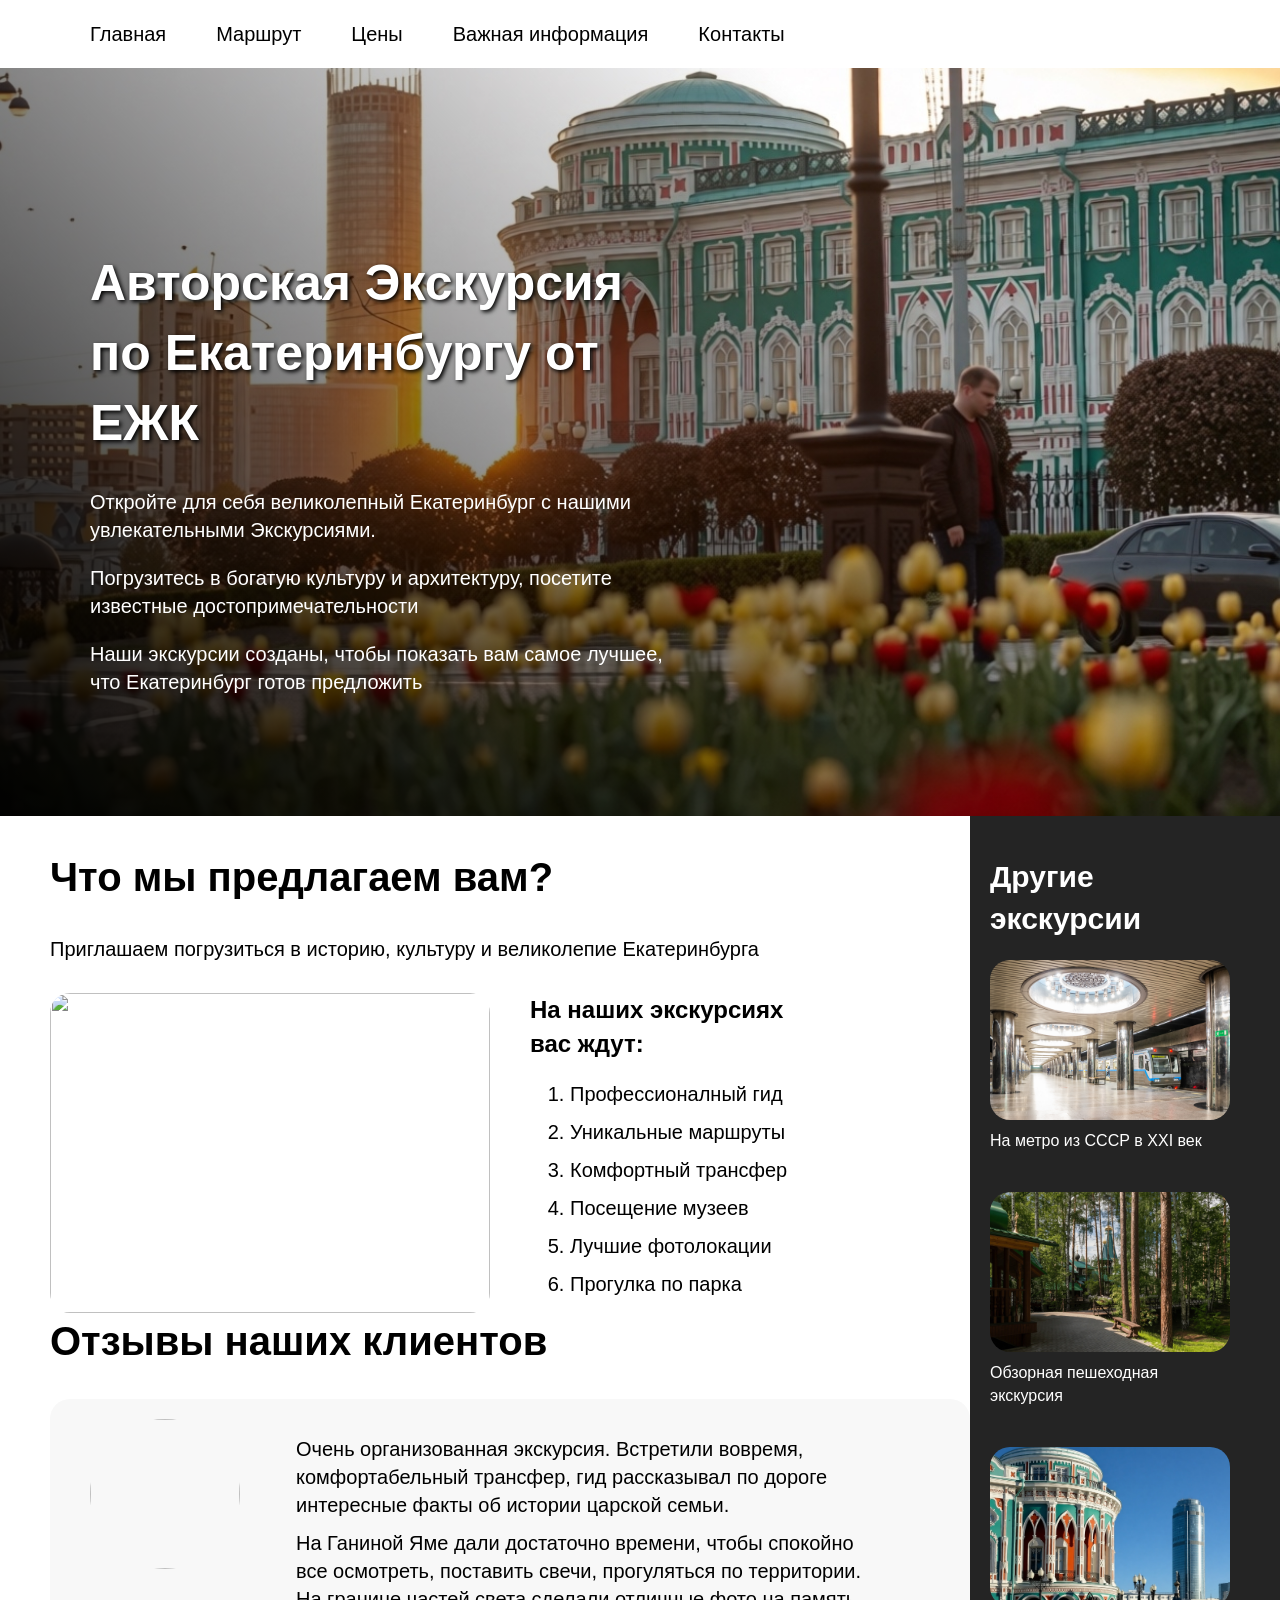
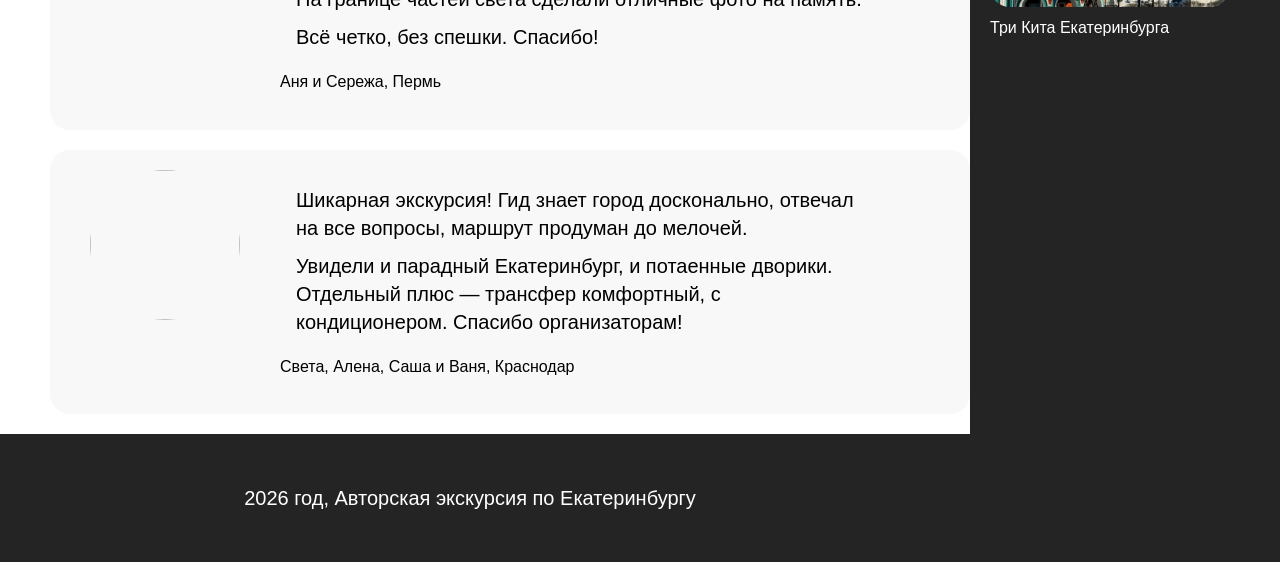
==== commit 8b415266: "Update index.html" ====
--- a/index.html
+++ b/index.html
@@ -76,7 +76,7 @@
   
   <div class="reviews-item">
     <div class="reviews-item-image-wrapper">
-      <img class="reviews-item-img" src="images/reviews-1.jpg" alt="Аня и Сережа">
+      <img class="reviews-item-img" src="images/reviews-1.jpg">
     </div>
     <div class="reviews-item-content">
       <div class="reviews-item-text-wrapper">
@@ -90,7 +90,7 @@
   
   <div class="reviews-item">
     <div class="reviews-item-image-wrapper">
-      <img class="reviews-item-img" src="images/reviews-2.jpg" alt="Света, Алена, Саша и Ваня">
+      <img class="reviews-item-img" src="images/reviews-2.jpg">
     </div>
     <div class="reviews-item-content">
       <div class="reviews-item-text-wrapper">
--- a/index.css
+++ b/index.css
@@ -72,51 +72,62 @@
     margin-bottom: 10px;
 }
 
-.auditory {
-    position: relative;
-    background-color: #f2f2f2;
+.page-section.reviews {
+    padding-bottom: 0;
+    margin-bottom: 20px;
 }
 
-.auditory.content {
-    position: relative;
-    z-index: 1;
-}
-
-.auditory-title{
-    margin: 0;
+.reviews-title {
+    margin-top: 0px;
     margin-bottom: 30px;
     font-size: 40px;
     font-weight: 700;
 }
 
-.auditory-top {
+.reviews-item {
     display: grid;
-    grid-template-columns: repeat(3,1fr);
-    gap: 20px;
+    grid-template-columns: 150px 1fr;
+    gap: 40px;
+    padding: 20px 80px 20px 40px;
+    border-radius: 20px;
+    background-color: #f8f8f8;
 }
 
-.auditory-image-wrapper {
-    height: 160px;
-    border-radius: 20px;
+.reviews-item:not(:last-child) {
+    margin-bottom: 20px;
+}
+
+.reviews-item-image-wrapper {
+    width: 150px;
+    height: 150px;
+    border-radius: 50%;
     overflow: hidden;
 }
 
-.auditory-image{
+.reviews-item-content {
+    align-self: center;
+}
+
+.reviews-item-img {
     display: block;
     width: 100%;
     height: 100%;
     object-fit: cover;
 }
 
-.auditory-bottom {
-    margin-top: 30px;
+.reviews-item-text-wrapper {
+    margin: 16px;
 }
 
-.auditory-list {
+.reviews-item-text-wrapper p {
     margin: 0;
-    display: grid;
-    grid-template-columns: 1fr 1fr;
-    row-gap: 5px;
-    column-gap: 20px;
 }
 
+.reviews-item-text-wrapper p:not(:last-child) {
+    margin-bottom: 10px;
+}
+
+.reviews-item-author {
+    margin-top: 20px;
+    font-size: 16px;
+}
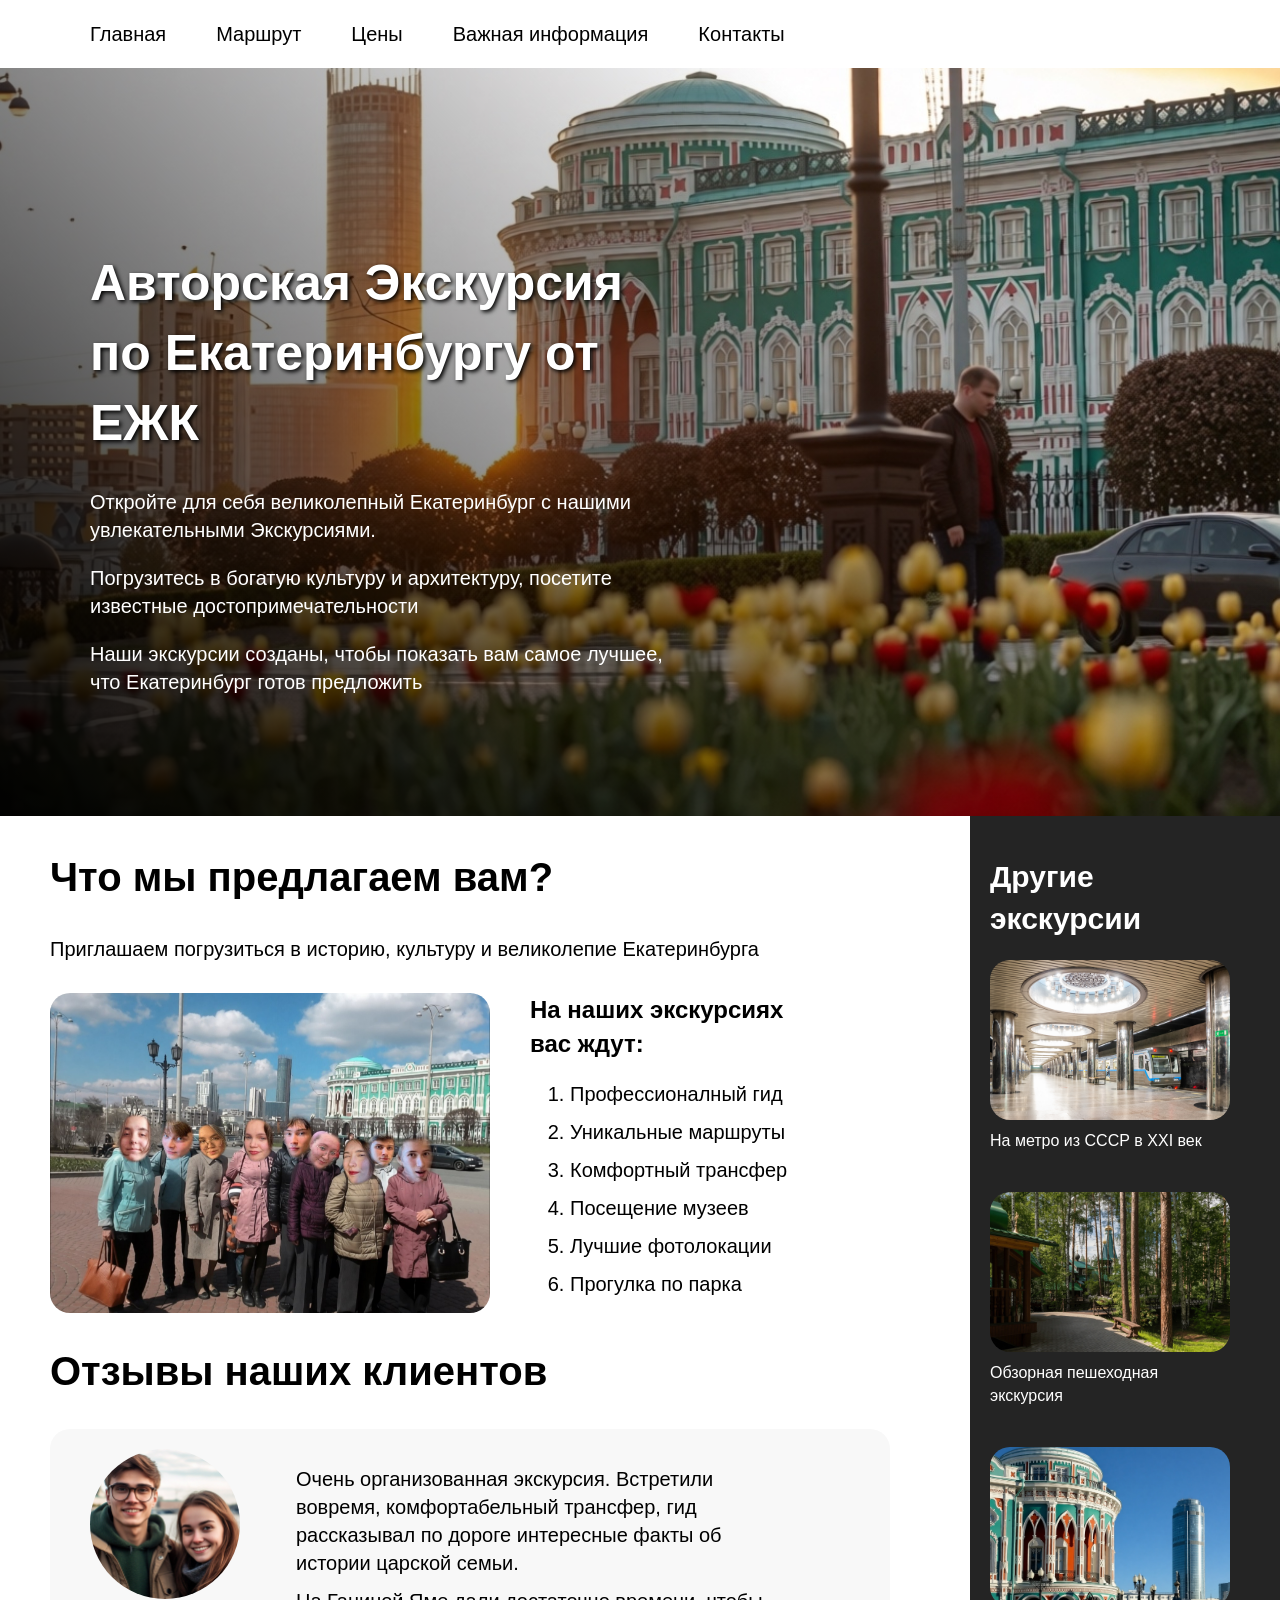
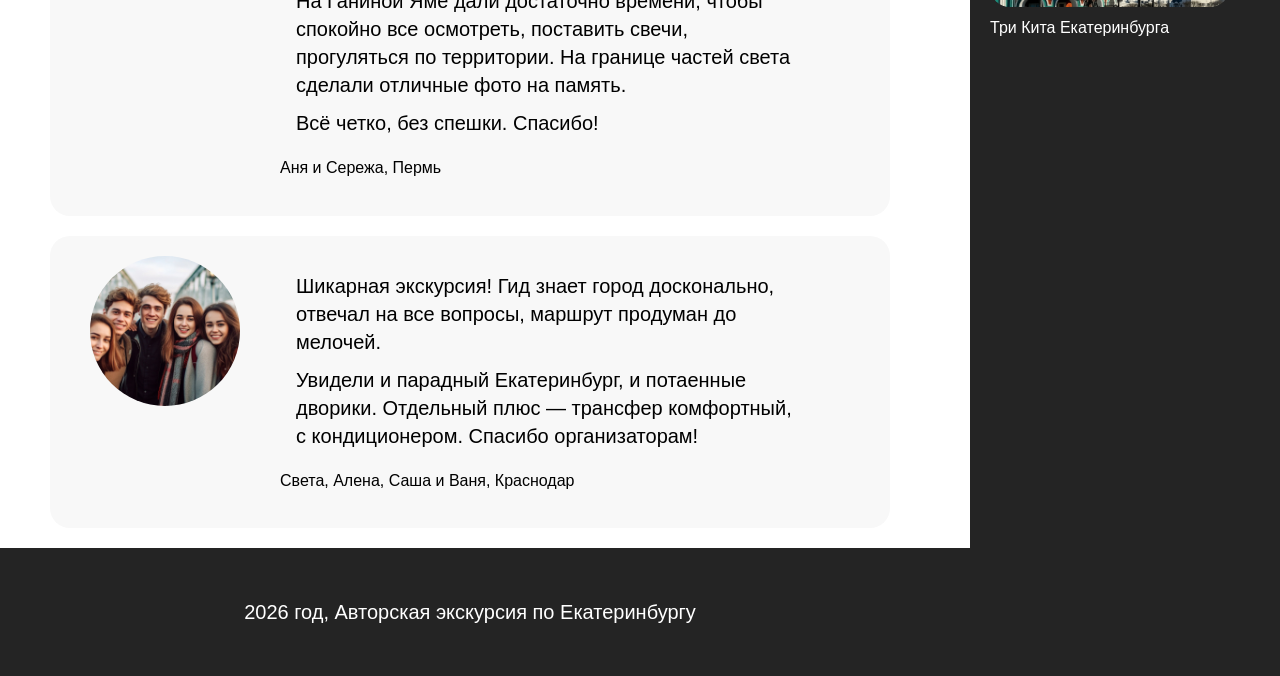
==== commit dfc46d0c: "Update index.html" ====
--- a/index.html
+++ b/index.html
@@ -55,7 +55,7 @@
             <div class="program-row">      
               <div class="program-left">
                 <div class="program-image-wraper">
-                  <img class="program-image" src="images/program.jpg" width="440" height="321">
+                  <img class="program-image" src="images/test.jpg" width="440" height="321">
                 </div>
               </div>
               <div class="program-right">
@@ -90,7 +90,7 @@
   
   <div class="reviews-item">
     <div class="reviews-item-image-wrapper">
-      <img class="reviews-item-img" src="images/reviews-2.jpg">
+      <img class="reviews-item-img" src="images/auditory-2.jpg">
     </div>
     <div class="reviews-item-content">
       <div class="reviews-item-text-wrapper">
--- a/index.css
+++ b/index.css
@@ -78,7 +78,7 @@
 }
 
 .reviews-title {
-    margin-top: 0px;
+    margin-top: 30px;
     margin-bottom: 30px;
     font-size: 40px;
     font-weight: 700;
@@ -91,6 +91,7 @@
     padding: 20px 80px 20px 40px;
     border-radius: 20px;
     background-color: #f8f8f8;
+    max-width: 720px;
 }
 
 .reviews-item:not(:last-child) {
